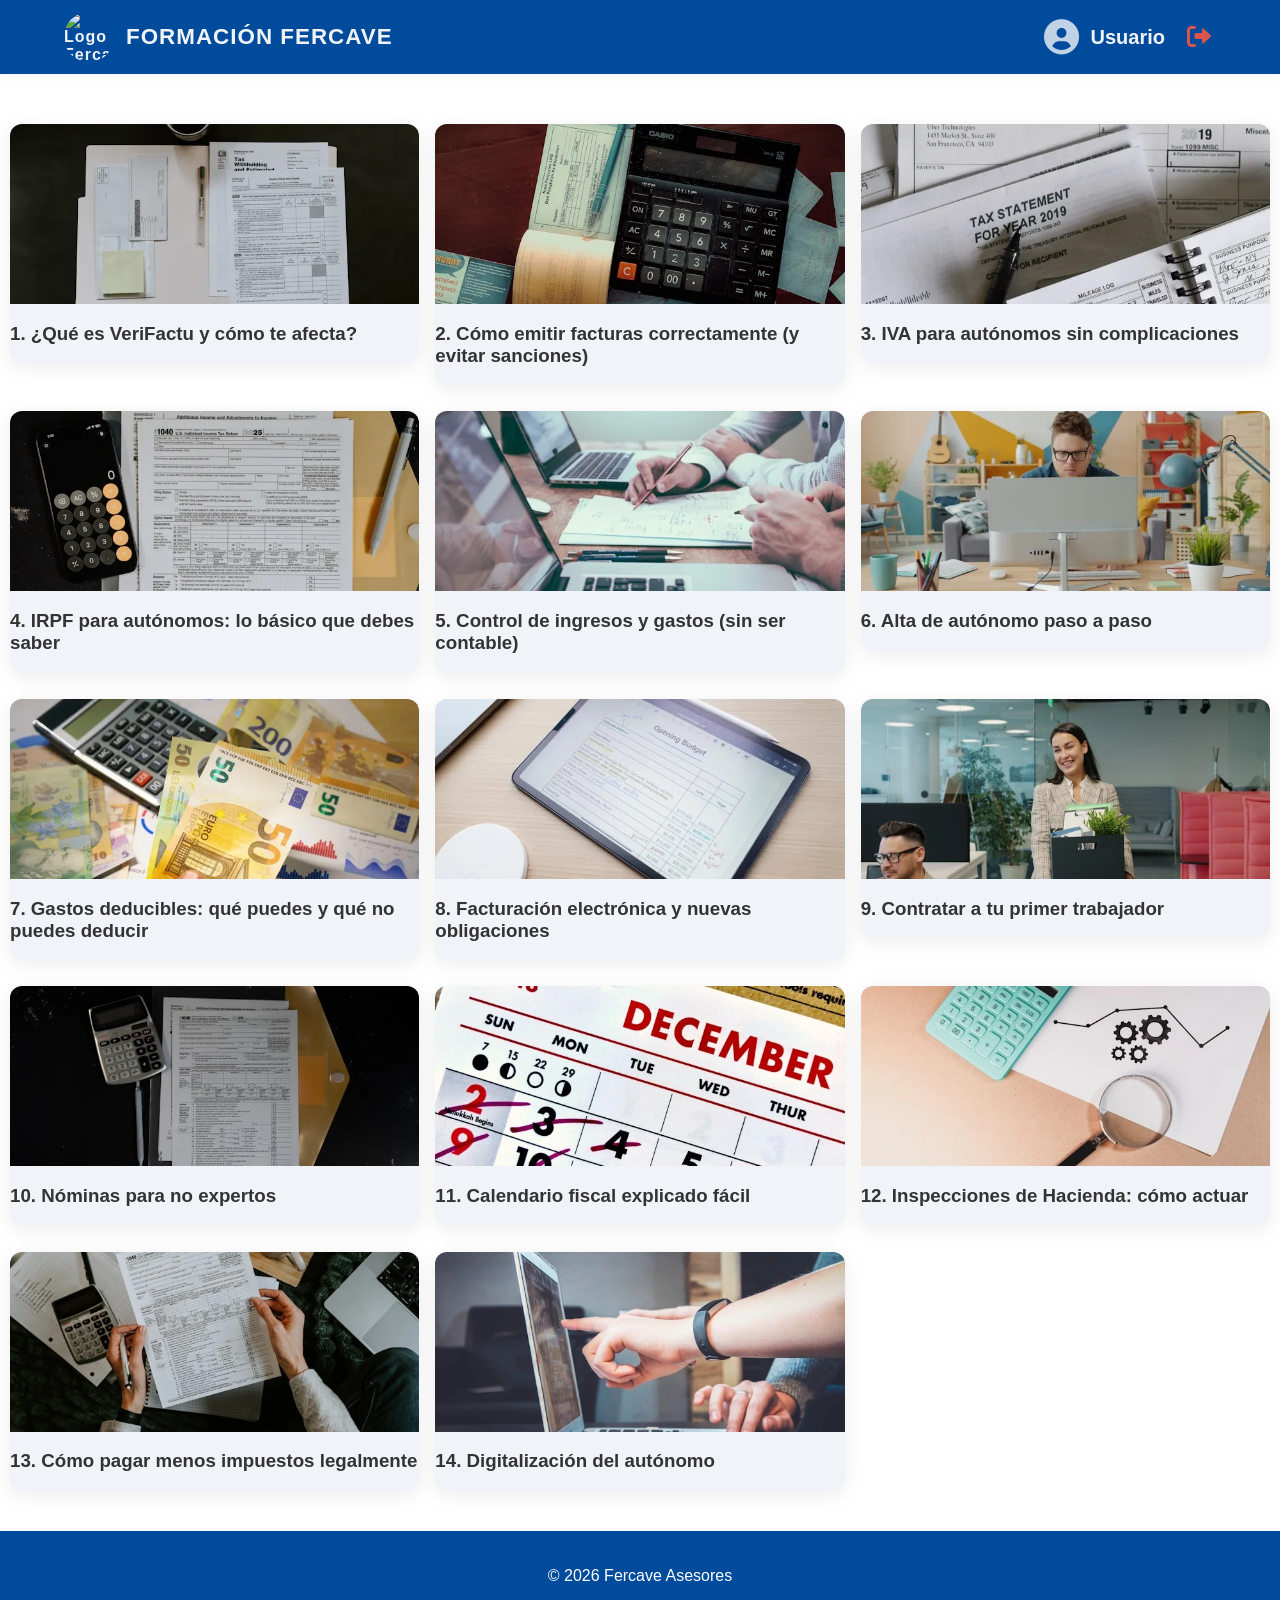
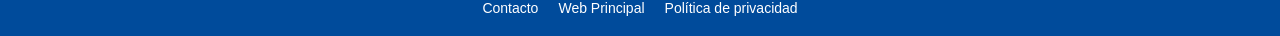
==== index.html @ 4e880c6f "Fix rutas css e infografías" ====
<!DOCTYPE html>
<html lang="es">
<head>
    <meta charset="UTF-8">
    <meta name="viewport" content="width=device-width, initial-scale=1.0">
    <link rel="icon" type="image/png" href="/public/images/logoFercave.png">
    <link rel="apple-touch-icon" href="/public/images/logoFercave.png">
    <link rel="icon" sizes="192x192" href="/public/images/logoFercave.png">
    <title>Formación - Fercave Asesores S.L.</title>
    <link rel="stylesheet" href="https://cdnjs.cloudflare.com/ajax/libs/font-awesome/6.0.0/css/all.min.css">
    <link rel="stylesheet" href="public/css/main.css">
    <script type="module" src="/public/js/auth-guard.js" defer></script>
    <script src="/public/js/fecha-actual.js" defer></script>
</head>
<body>
    <header class="header-principal">
        <div class="logo">
            <a href="/">
                <img src="/public/images/logoFercave.png" alt="Logo Fercave" class="logo-img">
                <span>FORMACIÓN FERCAVE</span>
            </a>
        </div>

        <div class="usuarios">
            <div class="perfil-usuario">
                <i class="fas fa-user-circle"></i>
                <span id="nombre-empleado">Usuario</span> 
                <button class="btn-salir" title="Cerrar Sesión">
                    <i class="fas fa-sign-out-alt"></i>
                </button>
            </div>
        </div>
    </header>

    <main class="contenedor-cursos">
    <a href="curso.html?id=veriFactu" class="curso-card-link">
        <div class="curso-card">
            <div class="header-card">
                <img src="/public/images/cursos/1_verifactu.webp" alt="Qué es VeriFactu" class="imagen-card"/>
            </div>
            <div class="body-card">
                <h3 class="titulo-card">1. ¿Qué es VeriFactu y cómo te afecta?</h3>
            </div>
        </div>
    </a>

    <a href="curso.html?id=facturas" class="curso-card-link">
        <div class="curso-card">
            <div class="header-card">
                <img src="/public/images/cursos/2_factura.webp" alt="Emitir facturas" class="imagen-card"/>
            </div>
            <div class="body-card">
                <h3 class="titulo-card">2. Cómo emitir facturas correctamente (y evitar sanciones)</h3>
            </div>
        </div>
    </a>

    <a href="curso.html?id=iva" class="curso-card-link">
        <div class="curso-card">
            <div class="header-card">
                <img src="/public/images/cursos/3_iva.webp" alt="IVA para autónomos" class="imagen-card"/>
            </div>
            <div class="body-card">
                <h3 class="titulo-card">3. IVA para autónomos sin complicaciones</h3>
            </div>
        </div>
    </a>

    <a href="curso.html?id=irpf" class="curso-card-link">
        <div class="curso-card">
            <div class="header-card">
                <img src="/public/images/cursos/4_IRPF.webp" alt="IRPF autónomos" class="imagen-card"/>
            </div>
            <div class="body-card">
                <h3 class="titulo-card">4. IRPF para autónomos: lo básico que debes saber</h3>
            </div>
        </div>
    </a>

    <a href="curso.html?id=control-ingresos" class="curso-card-link">
        <div class="curso-card">
            <div class="header-card">
                <img src="/public/images/cursos/5_contable.webp" alt="Ingresos y gastos" class="imagen-card"/>
            </div>
            <div class="body-card">
                <h3 class="titulo-card">5. Control de ingresos y gastos (sin ser contable)</h3>
            </div>
        </div>
    </a>

    <a href="curso.html?id=alta" class="curso-card-link">
        <div class="curso-card">
            <div class="header-card">
                <img src="/public/images/cursos/6_autonomo.webp" alt="Alta de autónomo" class="imagen-card"/>
            </div>
            <div class="body-card">
                <h3 class="titulo-card">6. Alta de autónomo paso a paso</h3>
            </div>
        </div>
    </a>

    <a href="curso.html?id=gastos" class="curso-card-link">
        <div class="curso-card">
            <div class="header-card">
                <img src="/public/images/cursos/7_gastos.webp" alt="Gastos deducibles" class="imagen-card"/>
            </div>
            <div class="body-card">
                <h3 class="titulo-card">7. Gastos deducibles: qué puedes y qué no puedes deducir</h3>
            </div>
        </div>
    </a>

    <a href="curso.html?id=facturacion" class="curso-card-link">
        <div class="curso-card">
            <div class="header-card">
                <img src="/public/images/cursos/8_electronica.webp" alt="Facturación electrónica" class="imagen-card"/>
            </div>
            <div class="body-card">
                <h3 class="titulo-card">8. Facturación electrónica y nuevas obligaciones</h3>
            </div>
        </div>
    </a>

    <a href="curso.html?id=contratar" class="curso-card-link">
        <div class="curso-card">
            <div class="header-card">
                <img src="/public/images/cursos/9_trabajador.webp" alt="Contratar primer trabajador" class="imagen-card"/>
            </div>
            <div class="body-card">
                <h3 class="titulo-card">9. Contratar a tu primer trabajador</h3>
            </div>
        </div>
    </a>

    <a href="curso.html?id=nominas" class="curso-card-link">
        <div class="curso-card">
            <div class="header-card">
                <img src="/public/images/cursos/10_nominas.webp" alt="Nóminas" class="imagen-card"/>
            </div>
            <div class="body-card">
                <h3 class="titulo-card">10. Nóminas para no expertos</h3>
            </div>
        </div>
    </a>

    <a href="curso.html?id=calendario-fiscal" class="curso-card-link">
        <div class="curso-card">
            <div class="header-card">
                <img src="/public/images/cursos/11_calendario.webp" alt="Calendario fiscal" class="imagen-card"/>
            </div>
            <div class="body-card">
                <h3 class="titulo-card">11. Calendario fiscal explicado fácil</h3>
            </div>
        </div>
    </a>

    <a href="curso.html?id=hacienda" class="curso-card-link">
        <div class="curso-card">
            <div class="header-card">
                <img src="/public/images/cursos/12_inspeccion.webp" alt="Inspección de Hacienda" class="imagen-card"/>
            </div>
            <div class="body-card">
                <h3 class="titulo-card">12. Inspecciones de Hacienda: cómo actuar</h3>
            </div>
        </div>
    </a>

    <a href="curso.html?id=impuestos" class="curso-card-link">
        <div class="curso-card">
            <div class="header-card">
                <img src="/public/images/cursos/13_planificacion.webp" alt="Planificación Fiscal" class="imagen-card"/>
            </div>
            <div class="body-card">
                <h3 class="titulo-card">13. Cómo pagar menos impuestos legalmente</h3>
            </div>
        </div>
    </a>

    <a href="curso.html?id=digitalizacion" class="curso-card-link">
        <div class="curso-card">
            <div class="header-card">
                <img src="/public/images/cursos/14_digitalizacion.webp" alt="Digitalización autónomo" class="imagen-card"/>
            </div>
            <div class="body-card">
                <h3 class="titulo-card">14. Digitalización del autónomo</h3>
            </div>
        </div>
    </a>
</main>

    <footer class="footer">
        <p></p>
        <nav>
            <a href="https://fercaveasesores.com/contacto/">Contacto</a>
            <a href="https://fercaveasesores.com/">Web Principal</a>
            <a href="https://fercaveasesores.es/politica-de-privacidad/">Política de privacidad</a>
        </nav>
    </footer>
</body>
</html>
---- public/css/main.css ----
@charset "UTF-8";
.nav-controles .btn-volver {
  text-decoration: none;
  color: #004b9b;
  font-weight: 600;
  transition: 0.3s;
}
.nav-controles .btn-volver:hover {
  color: #003366;
  transform: translateX(-5px);
}

.btn-subir {
  position: fixed;
  bottom: 115px;
  right: 30px;
  width: 50px;
  height: 50px;
  background-color: #004b9b;
  color: #f0f4f8;
  border: none;
  border-radius: 50%;
  cursor: pointer;
  box-shadow: 0 4px 10px rgba(0, 0, 0, 0.2);
  z-index: 9999;
  display: flex;
  align-items: center;
  justify-content: center;
  opacity: 0;
  visibility: hidden;
}
.btn-subir:hover {
  background-color: #003366;
  transform: translateY(-5px);
}

.btn-subir.visible {
  opacity: 1;
  visibility: visible;
  transition: all 0.5s ease;
}

.contenedor-cursos {
  display: grid;
  grid-template-columns: repeat(auto-fill, minmax(400px, 1fr));
  gap: 1rem;
  margin: 0 auto;
  font-family: "Segoe UI", Tahoma, Geneva, Verdana, sans-serif;
  margin: 10px;
  color: #333333;
  font-size: 16px;
}

.curso-card-link {
  text-decoration: none;
  color: inherit;
  display: block;
}

.curso-card {
  background-color: #f0f4f8;
  border-radius: 12px;
  overflow: hidden;
  box-shadow: 0 4px 20px rgba(0, 0, 0, 0.08);
  transition: transform 0.3s ease, box-shadow 0.3 ease;
  display: flex;
  flex-direction: column;
  margin-top: 10px;
}
.curso-card:hover {
  transform: translateY(-8px);
  box-shadow: 0 10px 25px rgba(0, 0, 0, 0.15);
}
.curso-card .header-card {
  position: relative;
  height: 180px;
}
.curso-card .header-card .imagen-card {
  width: 100%;
  height: 100%;
  -o-object-fit: cover;
     object-fit: cover;
}

.footer {
  display: flex;
  flex-direction: column;
  background-color: #004b9b;
  color: #ffffff;
  text-align: center;
  align-items: center;
  font-family: "Segoe UI", Tahoma, Geneva, Verdana, sans-serif;
  padding: 20px;
}
.footer p {
  font-size: 16px;
  margin-bottom: 15px;
}
.footer nav {
  display: flex;
  flex-direction: row;
  justify-content: center;
  gap: 20px;
  width: 100%;
  max-width: 600px;
}
.footer nav a {
  color: #ffffff;
  text-decoration: none;
  font-size: 14px;
}
.footer nav a:hover {
  text-decoration: underline;
}

.header-principal {
  display: flex;
  justify-content: space-between;
  align-items: center;
  padding: 0.75rem 5%;
  background-color: #004b9b;
  box-shadow: 0 2px 10px rgba(0, 0, 0, 0.05);
  font-family: "Segoe UI", Tahoma, Geneva, Verdana, sans-serif;
}
.header-principal .logo {
  display: flex;
  align-items: center;
}
.header-principal .logo a {
  display: flex;
  align-items: center;
  text-decoration: none;
  color: #f0f4f8;
  font-weight: 700;
  letter-spacing: 1px;
  gap: 12px;
  transition: transform 0.3s cubic-bezier(0.25, 0.46, 0.45, 0.94);
  will-change: transform;
}
.header-principal .logo a .logo-img {
  display: block;
  height: 50px;
  width: 50px;
  max-width: 150px;
  -o-object-fit: contain;
     object-fit: contain;
  border-radius: 25px;
  transition: filter 0.3s ease;
}
.header-principal .logo a span {
  font-size: 1.4rem;
}
.header-principal .logo a:hover {
  transform: scale(1.03);
}
.header-principal .logo a:hover .logo-img {
  filter: brightness(1.1);
}
.header-principal .logo a:active {
  transform: scale(0.98);
}
.header-principal .usuarios .perfil-usuario {
  display: flex;
  align-items: center;
  gap: 12px;
  color: #f0f4f8;
  font-weight: 600;
  font-size: 20px;
}
.header-principal .usuarios .perfil-usuario i.fa-user-circle {
  font-size: 2.2rem;
  opacity: 0.8;
}
.header-principal .usuarios .perfil-usuario .btn-salir {
  background: none;
  border: none;
  font-size: 1.5rem;
  color: #d9534f;
  cursor: pointer;
  margin-left: 5px;
  padding: 5px;
  transition: transform 0.2s ease;
}
.header-principal .usuarios .perfil-usuario .btn-salir:hover {
  transform: scale(1.1);
  color: rgb(201.4953271028, 48.0841121495, 43.5046728972);
}

main {
  display: flex;
  justify-content: center;
  padding: 30px 0;
}

#curso-card-principal {
  display: flex;
  flex-direction: column;
  gap: 40px;
  width: 90%;
  max-width: 1000px;
  border-radius: 20px;
  padding: 20px;
  margin: 20px;
  background-color: #f0f4f8;
  box-shadow: 0 10px 30px rgba(0, 0, 0, 0.1);
  font-family: "Segoe UI", Tahoma, Geneva, Verdana, sans-serif;
}
#curso-card-principal section {
  text-align: left;
}
#curso-card-principal section h2 {
  color: #004b9b;
  border-left: 5px solid #004b9b;
  padding-left: 15px;
  margin-bottom: 20px;
}

#curso-videos div {
  position: relative;
  overflow: hidden;
  width: 100%;
  padding-top: 56.25%;
  margin-bottom: 30px;
}
#curso-videos div iframe {
  position: absolute;
  top: 0;
  left: 0;
  bottom: 0;
  right: 0;
  width: 100%;
  height: 100%;
  border-radius: 10px;
}

#curso-infografia figure {
  margin: 0;
}
#curso-infografia figure img {
  width: 100%;
  height: auto;
  border-radius: 10px;
  transition: transform 0.3s ease;
}
#curso-infografia figure img:hover {
  transform: scale(1.02);
}
#curso-infografia figure figcaption {
  margin-top: 10px;
  font-style: italic;
  font-size: 0.9rem;
  text-align: center;
  color: #666;
}

/* Estilo para la imagen original (la que se hace clic) */
.img-clickable {
  cursor: pointer;
  transition: 0.3s;
}
.img-clickable:hover {
  opacity: 0.7;
}

/* 3. Estilos para el contenedor del Modal (el fondo negro) */
.modal {
  display: none; /* Oculto por defecto */
  position: fixed; /* Fijo sobre la pantalla */
  z-index: 1000; /* Muy por encima de todo */
  padding-top: 100px; /* Espacio arriba */
  left: 0;
  top: 0;
  width: 100%; /* Ancho completo */
  height: 100%; /* Alto completo */
  overflow: auto; /* Permite scroll si la imagen es muy grande */
  background-color: rgb(0, 0, 0); /* Color de fondo negro */
  background-color: rgba(0, 0, 0, 0.9); /* Negro con opacidad */
  /* 4. Estilo para la imagen ampliada */
}
.modal-content {
  margin: auto;
  display: block;
  width: 80%;
  max-width: 1200px;
  border-radius: 10px;
  box-shadow: 0 0 20px rgba(255, 255, 255, 0.2);
}
.modal {
  /* 5. Estilo para la leyenda (Figcaption) */
}
.modal #caption {
  margin: auto;
  display: block;
  width: 80%;
  max-width: 1200px;
  text-align: center;
  color: #ccc;
  padding: 10px 0;
  height: 150px;
}
.modal {
  /* 6. Animación de zoom (hace que aparezca suavemente) */
}
.modal-content, .modal #caption {
  animation-name: zoom;
  animation-duration: 0.6s;
}
@keyframes zoom {
  from {
    transform: scale(0);
  }
  to {
    transform: scale(1);
  }
}
.modal {
  /* 7. El botón de cerrar (la X) */
}
.modal .close {
  position: absolute;
  top: 15px;
  right: 35px;
  color: #f1f1f1;
  font-size: 40px;
  font-weight: bold;
  transition: 0.3s;
  cursor: pointer;
}
.modal .close:hover, .modal .close:focus {
  color: #004b9b;
  text-decoration: none;
}

/* 8. Responsividad para móviles (hace la imagen más grande en pantallas pequeñas) */
@media only screen and (max-width: 700px) {
  .modal-content {
    width: 100%;
  }
}
#curso-desc-texto {
  white-space: pre-line;
  font-size: 21px;
  font-family: "Segoe UI", Tahoma, Geneva, Verdana, sans-serif;
}

body.pagina-login {
  margin: 0px;
  padding: 0px;
  height: 100vh;
  display: flex;
  flex-direction: column;
  font-family: "Segoe UI", Tahoma, Geneva, Verdana, sans-serif;
  background: url("/public/images/bgImage.png") no-repeat center center/cover;
  background-attachment: fixed;
}
body.pagina-login .contenedor-login {
  flex: 1;
  display: flex;
  justify-content: center;
  align-items: center;
  padding: 20px;
}
body.pagina-login .caja-login {
  width: 100%;
  max-width: 420px;
  padding: 40px;
  background: transparent;
  background-color: transparent;
  backdrop-filter: blur(12px);
  border-radius: 12px;
  box-shadow: 0 10px 30px rgba(0, 0, 0, 0.3);
  text-align: center;
}
body.pagina-login .caja-login .img-login img {
  max-width: 280px;
  height: auto;
  margin-bottom: 30px;
}
body.pagina-login .form-login {
  display: flex;
  flex-direction: column;
  gap: 20px;
}
body.pagina-login .form-login input {
  padding: 14px 18px;
  background-color: #ffffff;
  border: none;
  border-radius: 10px;
  font-size: 1rem;
  outline: none;
  transition: all 0.3s ease;
}
body.pagina-login .form-login input:focus {
  box-shadow: 0 0 8px rgba(255, 255, 255, 0.5);
}
body.pagina-login .form-login .btn-acceder {
  margin-top: 10px;
  padding: 15px;
  background-color: #004b9b;
  border: none;
  border-radius: 12px;
  color: #ffffff;
  font-size: 16px;
  font-family: inherit;
  font-weight: 700;
  cursor: pointer;
  transition: background 0.3s ease;
}
body.pagina-login .form-login .btn-acceder:hover {
  background-color: rgb(0, 99.6774193548, 206);
}

body {
  margin: 0px;
}

body.privado {
  display: none;
}

body.auth-ready {
  display: block;
}/*# sourceMappingURL=main.css.map */
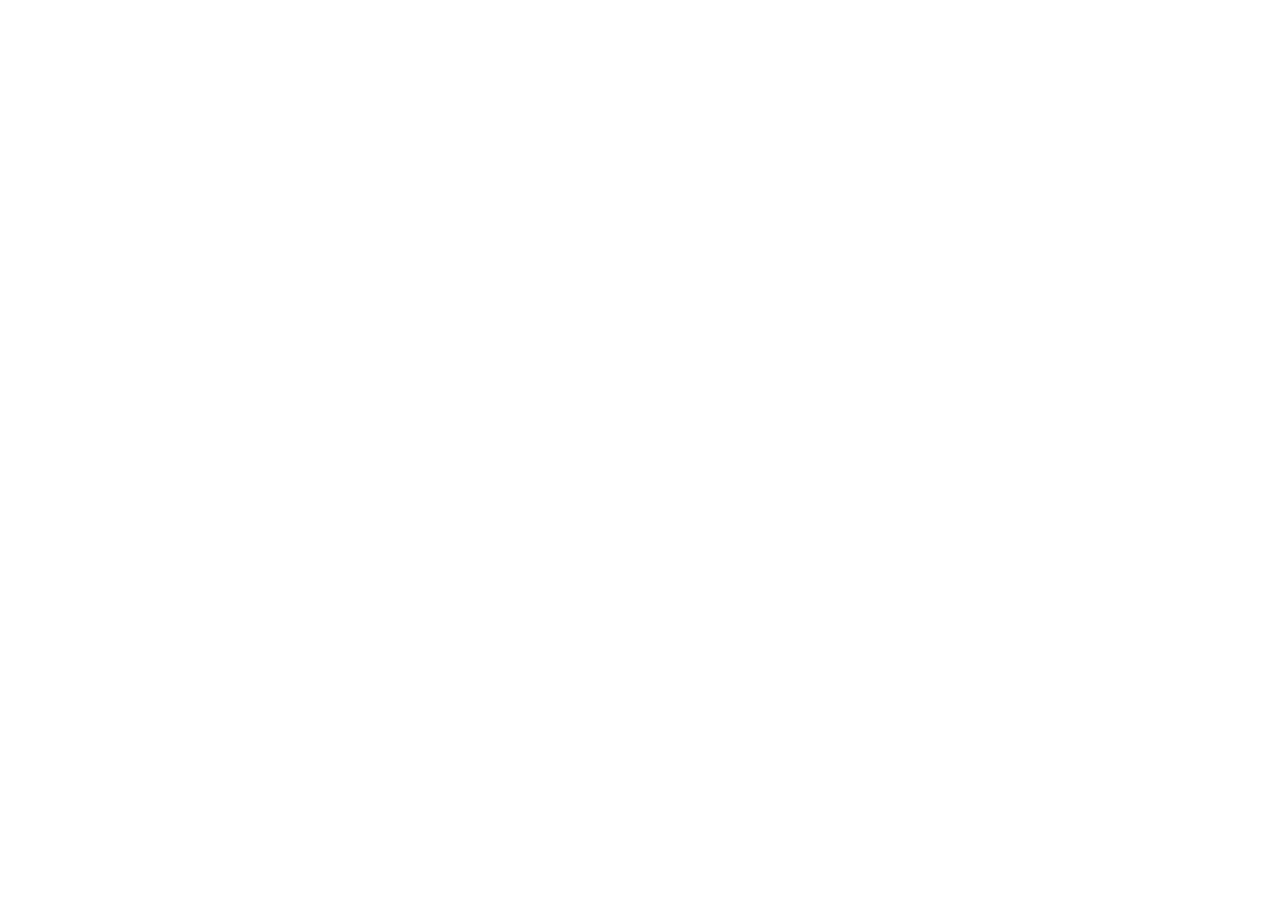
==== commit 7df4f061: "testeo" ====
--- a/index.html
+++ b/index.html
@@ -3,20 +3,26 @@
 <head>
     <meta charset="UTF-8">
     <meta name="viewport" content="width=device-width, initial-scale=1.0">
-    <link rel="icon" type="image/png" href="/public/images/logoFercave.png">
-    <link rel="apple-touch-icon" href="/public/images/logoFercave.png">
-    <link rel="icon" sizes="192x192" href="/public/images/logoFercave.png">
+    <link rel="icon" type="image/png" href="public/images/logoFercave.png">
+    <link rel="apple-touch-icon" href="public/images/logoFercave.png">
+    <link rel="icon" sizes="192x192" href="public/images/logoFercave.png">
     <title>Formación - Fercave Asesores S.L.</title>
     <link rel="stylesheet" href="https://cdnjs.cloudflare.com/ajax/libs/font-awesome/6.0.0/css/all.min.css">
     <link rel="stylesheet" href="public/css/main.css">
-    <script type="module" src="/public/js/auth-guard.js" defer></script>
-    <script src="/public/js/fecha-actual.js" defer></script>
+    <script type="module" src="public/js/auth-guard.js" defer></script>
+    <script src="public/js/fecha-actual.js" defer></script>
+    <style>
+    /* Ocultamos todo el cuerpo de la página de inicio */
+    body {
+        display: none;
+    }
+    </style>
 </head>
-<body>
+<body style="">
     <header class="header-principal">
         <div class="logo">
-            <a href="/">
-                <img src="/public/images/logoFercave.png" alt="Logo Fercave" class="logo-img">
+            <a href="index.html">
+                <img src="public/images/logoFercave.png" alt="Logo Fercave" class="logo-img">
                 <span>FORMACIÓN FERCAVE</span>
             </a>
         </div>
@@ -36,7 +42,7 @@
     <a href="curso.html?id=veriFactu" class="curso-card-link">
         <div class="curso-card">
             <div class="header-card">
-                <img src="/public/images/cursos/1_verifactu.webp" alt="Qué es VeriFactu" class="imagen-card"/>
+                <img src="public/images/cursos/1_verifactu.webp" alt="Qué es VeriFactu" class="imagen-card"/>
             </div>
             <div class="body-card">
                 <h3 class="titulo-card">1. ¿Qué es VeriFactu y cómo te afecta?</h3>
@@ -47,7 +53,7 @@
     <a href="curso.html?id=facturas" class="curso-card-link">
         <div class="curso-card">
             <div class="header-card">
-                <img src="/public/images/cursos/2_factura.webp" alt="Emitir facturas" class="imagen-card"/>
+                <img src="public/images/cursos/2_factura.webp" alt="Emitir facturas" class="imagen-card"/>
             </div>
             <div class="body-card">
                 <h3 class="titulo-card">2. Cómo emitir facturas correctamente (y evitar sanciones)</h3>
@@ -58,7 +64,7 @@
     <a href="curso.html?id=iva" class="curso-card-link">
         <div class="curso-card">
             <div class="header-card">
-                <img src="/public/images/cursos/3_iva.webp" alt="IVA para autónomos" class="imagen-card"/>
+                <img src="public/images/cursos/3_iva.webp" alt="IVA para autónomos" class="imagen-card"/>
             </div>
             <div class="body-card">
                 <h3 class="titulo-card">3. IVA para autónomos sin complicaciones</h3>
@@ -69,7 +75,7 @@
     <a href="curso.html?id=irpf" class="curso-card-link">
         <div class="curso-card">
             <div class="header-card">
-                <img src="/public/images/cursos/4_IRPF.webp" alt="IRPF autónomos" class="imagen-card"/>
+                <img src="public/images/cursos/4_IRPF.webp" alt="IRPF autónomos" class="imagen-card"/>
             </div>
             <div class="body-card">
                 <h3 class="titulo-card">4. IRPF para autónomos: lo básico que debes saber</h3>
@@ -80,7 +86,7 @@
     <a href="curso.html?id=control-ingresos" class="curso-card-link">
         <div class="curso-card">
             <div class="header-card">
-                <img src="/public/images/cursos/5_contable.webp" alt="Ingresos y gastos" class="imagen-card"/>
+                <img src="public/images/cursos/5_contable.webp" alt="Ingresos y gastos" class="imagen-card"/>
             </div>
             <div class="body-card">
                 <h3 class="titulo-card">5. Control de ingresos y gastos (sin ser contable)</h3>
@@ -91,7 +97,7 @@
     <a href="curso.html?id=alta" class="curso-card-link">
         <div class="curso-card">
             <div class="header-card">
-                <img src="/public/images/cursos/6_autonomo.webp" alt="Alta de autónomo" class="imagen-card"/>
+                <img src="public/images/cursos/6_autonomo.webp" alt="Alta de autónomo" class="imagen-card"/>
             </div>
             <div class="body-card">
                 <h3 class="titulo-card">6. Alta de autónomo paso a paso</h3>
@@ -102,7 +108,7 @@
     <a href="curso.html?id=gastos" class="curso-card-link">
         <div class="curso-card">
             <div class="header-card">
-                <img src="/public/images/cursos/7_gastos.webp" alt="Gastos deducibles" class="imagen-card"/>
+                <img src="public/images/cursos/7_gastos.webp" alt="Gastos deducibles" class="imagen-card"/>
             </div>
             <div class="body-card">
                 <h3 class="titulo-card">7. Gastos deducibles: qué puedes y qué no puedes deducir</h3>
@@ -113,7 +119,7 @@
     <a href="curso.html?id=facturacion" class="curso-card-link">
         <div class="curso-card">
             <div class="header-card">
-                <img src="/public/images/cursos/8_electronica.webp" alt="Facturación electrónica" class="imagen-card"/>
+                <img src="public/images/cursos/8_electronica.webp" alt="Facturación electrónica" class="imagen-card"/>
             </div>
             <div class="body-card">
                 <h3 class="titulo-card">8. Facturación electrónica y nuevas obligaciones</h3>
@@ -124,7 +130,7 @@
     <a href="curso.html?id=contratar" class="curso-card-link">
         <div class="curso-card">
             <div class="header-card">
-                <img src="/public/images/cursos/9_trabajador.webp" alt="Contratar primer trabajador" class="imagen-card"/>
+                <img src="public/images/cursos/9_trabajador.webp" alt="Contratar primer trabajador" class="imagen-card"/>
             </div>
             <div class="body-card">
                 <h3 class="titulo-card">9. Contratar a tu primer trabajador</h3>
@@ -135,7 +141,7 @@
     <a href="curso.html?id=nominas" class="curso-card-link">
         <div class="curso-card">
             <div class="header-card">
-                <img src="/public/images/cursos/10_nominas.webp" alt="Nóminas" class="imagen-card"/>
+                <img src="public/images/cursos/10_nominas.webp" alt="Nóminas" class="imagen-card"/>
             </div>
             <div class="body-card">
                 <h3 class="titulo-card">10. Nóminas para no expertos</h3>
@@ -146,7 +152,7 @@
     <a href="curso.html?id=calendario-fiscal" class="curso-card-link">
         <div class="curso-card">
             <div class="header-card">
-                <img src="/public/images/cursos/11_calendario.webp" alt="Calendario fiscal" class="imagen-card"/>
+                <img src="public/images/cursos/11_calendario.webp" alt="Calendario fiscal" class="imagen-card"/>
             </div>
             <div class="body-card">
                 <h3 class="titulo-card">11. Calendario fiscal explicado fácil</h3>
@@ -157,7 +163,7 @@
     <a href="curso.html?id=hacienda" class="curso-card-link">
         <div class="curso-card">
             <div class="header-card">
-                <img src="/public/images/cursos/12_inspeccion.webp" alt="Inspección de Hacienda" class="imagen-card"/>
+                <img src="public/images/cursos/12_inspeccion.webp" alt="Inspección de Hacienda" class="imagen-card"/>
             </div>
             <div class="body-card">
                 <h3 class="titulo-card">12. Inspecciones de Hacienda: cómo actuar</h3>
@@ -168,7 +174,7 @@
     <a href="curso.html?id=impuestos" class="curso-card-link">
         <div class="curso-card">
             <div class="header-card">
-                <img src="/public/images/cursos/13_planificacion.webp" alt="Planificación Fiscal" class="imagen-card"/>
+                <img src="public/images/cursos/13_planificacion.webp" alt="Planificación Fiscal" class="imagen-card"/>
             </div>
             <div class="body-card">
                 <h3 class="titulo-card">13. Cómo pagar menos impuestos legalmente</h3>
@@ -179,7 +185,7 @@
     <a href="curso.html?id=digitalizacion" class="curso-card-link">
         <div class="curso-card">
             <div class="header-card">
-                <img src="/public/images/cursos/14_digitalizacion.webp" alt="Digitalización autónomo" class="imagen-card"/>
+                <img src="public/images/cursos/14_digitalizacion.webp" alt="Digitalización autónomo" class="imagen-card"/>
             </div>
             <div class="body-card">
                 <h3 class="titulo-card">14. Digitalización del autónomo</h3>
--- a/public/css/main.css
+++ b/public/css/main.css
@@ -46,7 +46,7 @@
   gap: 1rem;
   margin: 0 auto;
   font-family: "Segoe UI", Tahoma, Geneva, Verdana, sans-serif;
-  margin: 10px;
+  margin: 20px;
   color: #333333;
   font-size: 16px;
 }
@@ -82,6 +82,11 @@
      object-fit: cover;
 }
 
+@media (max-width: 450px) {
+  .contenedor-cursos {
+    margin: 0 30px;
+  }
+}
 .footer {
   display: flex;
   flex-direction: column;
@@ -184,6 +189,43 @@
 .header-principal .usuarios .perfil-usuario .btn-salir:hover {
   transform: scale(1.1);
   color: rgb(201.4953271028, 48.0841121495, 43.5046728972);
+}
+@media (max-width: 680px) {
+  .header-principal {
+    flex-direction: column;
+    gap: 15px;
+    padding: 1rem 5%;
+    text-align: center;
+  }
+  .header-principal .logo a {
+    flex-direction: column;
+    gap: 5px;
+  }
+  .header-principal .logo a .logo-img {
+    height: 45px;
+    width: 45px;
+  }
+  .header-principal .logo a span {
+    font-size: 1.1rem;
+    letter-spacing: 0.5px;
+  }
+  .header-principal .usuarios {
+    width: 100%;
+    display: flex;
+    justify-content: center;
+    border-top: 1px solid rgba(255, 255, 255, 0.1);
+    padding-top: 10px;
+  }
+  .header-principal .usuarios .perfil-usuario {
+    font-size: 0.9rem;
+    gap: 8px;
+  }
+  .header-principal .usuarios .perfil-usuario i.fa-user-circle {
+    font-size: 1.6rem;
+  }
+  .header-principal .usuarios .perfil-usuario .btn-salir {
+    font-size: 1.3rem;
+  }
 }
 
 main {
@@ -350,7 +392,7 @@
   display: flex;
   flex-direction: column;
   font-family: "Segoe UI", Tahoma, Geneva, Verdana, sans-serif;
-  background: url("/public/images/bgImage.png") no-repeat center center/cover;
+  background: url("../../images/bgImage.png") no-repeat center center/cover;
   background-attachment: fixed;
 }
 body.pagina-login .contenedor-login {
